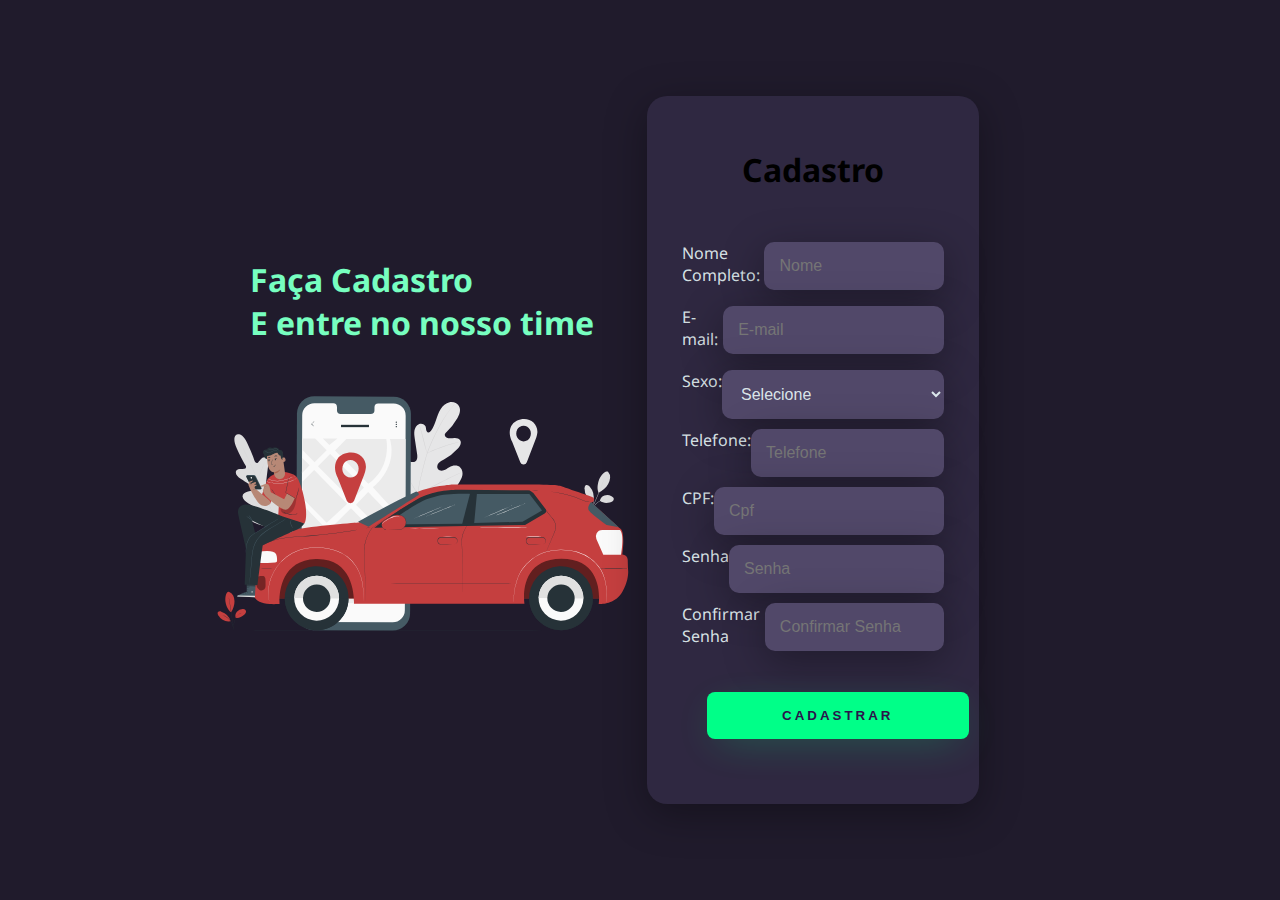
==== Cadbeta.html @ 925b65c1 "aaaa" ====
<!DOCTYPE html>
<html lang="en">
<head>
    <meta charset="UTF-8">
    <meta http-equiv="X-UA-Compatible" content="IE=edge">
    <meta name="viewport" content="width=device-width, initial-scale=1.0">
    <link rel="stylesheet" href="css/styletst.css">
    <title>Document</title>
</head>
<body>
    <div class="main-login">
        
        <div class="left-login">
            <h1>Faça Cadastro <br> E entre no nosso time</h1>
            <img class="left-login-image" src="css/Cad.svg" alt="cad">
        </div>
        <div class="right-login">
            <div class="card-login">
                <h1>Cadastro</h1>
                <div class="textfield">
                    <form action="">
                        <div class="textfield">
                            <input type="hidden" name="id" 
                                        value="<?php echo($idusuario); ?>"/>
                        </div>
                        <div class="textfield">
                            <label class="txtUser"for="TxtNome">Nome Completo:</label>
                            <input type="text" class="text-input" name="TxtNome" id="NComp" placeholder="Nome" requidred>
                            
                        </div>
                        <div class="textfield">
                            <label class="txtUser" for="TxtEmail">E-mail:</label>
                            <input type="email" class="text-input" name="TxtEmail" id="NEmail" placeholder="E-mail" requidred>
                           
                        </div>
                        <div class="textfield">
                            <label class="txtUser" for="SelectSex">Sexo:</label><br>
                                <select class="text-input" name="SelectSex" id="NSexo">
                                <option value="">Selecione</option>
                                <option value="F">Feminino</option>
                                <option value="M">Masculino</option>
                                </select>
                               
                        </div>
                        <div class="textfield">
                            <label class="txtUser" for="TxtTel">Telefone:</label>
                            <input type="text" class="text-input" name="TxtTel" id="NTel" placeholder="Telefone" maxlength="11" requidred>
                           
                        </div>
                        <div class="textfield">
                            <label class="txtUser" for="TxtCpf">CPF:</label>
                            <input type="text" class="text-input" name="TxtCpf" id="NCpf" placeholder="Cpf" maxlength="11" requidred>
                          
                        </div>
                        <div class="textfield">
                            <label class="txtUser" for="TxtSenha">Senha</label>
                            <input type="password" class="text-input" name="TxtSenha" id="Senha" placeholder="Senha" requidred>
                         
                        </div>
                        <div class="textfield">
                            <label class="txtUser" for="TxtCofirmar">Confirmar Senha</label>
                            <input type="password" class="text-input" name="TxtCSenha" id="CSenha" placeholder="Confirmar Senha" requidred> 
                            
                        </div>
                        <div>
                            <input  class="btn-login" type="submit" id="cad"  placeholder="Cadastrar" value="Cadastrar">  
                        </div>
                    </form>
                </div>
                
            </div>
        </div>
    </div>
    
</body>
</html>
---- css/styletst.css ----
@import url('https://fonts.googleapis.com/css2?family=Montserrat:ital,wght@0,100;0,200;0,300;0,400;0,500;0,600;0,700;0,800;0,900;1,100;1,200;1,300;1,400;1,500;1,600;1,700;1,800;1,900&family=Noto+Sans:wght@400;700&display=swap');
body{
    margin: 0;
    font-family: 'Noto Sans', sans-serif;
}
.main-login{
    width: 100vw;
    height: 100vh;
    background: #201b2c;
    display: flex;
    justify-content: center;
    align-items: center;
}

.left-login-image{

width: 35vw;
margin: 0px 20px;
}
.left-login{
    width:50vh;
    height: 100vh;
    display: flex;
    justify-content: center;
    align-items: center;
    flex-direction: column;

}

.left-login > h1{
    color: #77ffc0;
}

.reght-login{
    width:50vh;
    height: 100vh;
    display: flex;
    justify-content: center;
    align-items: center;
    
}

.card-login{
    width: 60%;
    display: flex;
    justify-content: center;
    align-items: center;
    flex-direction: column;
    padding: 30px 35px;
    background: #2f2841;
    border-radius: 20px;
    box-shadow: 0px 10px 40px  #00000056;
}

.card-title > h1{
    color: #00ff88;
    font-weight: 800;
    margin: 0;
}
.textfield{
    width: 100%;
    display: flex;
    
    align-items: flex-start;
    justify-content: center;
    margin: 10px 0px ;
}

.textfield > input{
    width: 100%;
    border: none;
    border-radius: 10px;
    padding: 15px;
    background: #514869;
    color: #f0ffffde;
    font-size: 12pt;
    box-shadow: 0px 10px 40px  #00000056;
    outline: none;
    box-sizing: border-box;
}
.textfield > select{
    width: 100%;
    border: none;
    border-radius: 10px;
    padding: 15px;
    background: #514869;
    color: #f0ffffde;
    font-size: 12pt;
    box-shadow: 0px 10px 40px  #00000056;
    outline: none;
    box-sizing: border-box;
}

.textfield > label{
    color: #f0ffffde;
    margin-bottom: 10px;

}

.textfield > input ::placeholder{
    color: #f0ffff94;
}

.btn-login{
    width: 100%;
    padding:  16px 0px;
    margin: 25px;
    border: none;
    border-radius: 8px;
    outline: none;
    text-transform: uppercase;
    font-weight: 800;
    letter-spacing: 3px;
    color: #2b134b;
    background: #00ff88;
    cursor: pointer;
    box-shadow: 0px 10px 40px -12px #00ff8052;

}
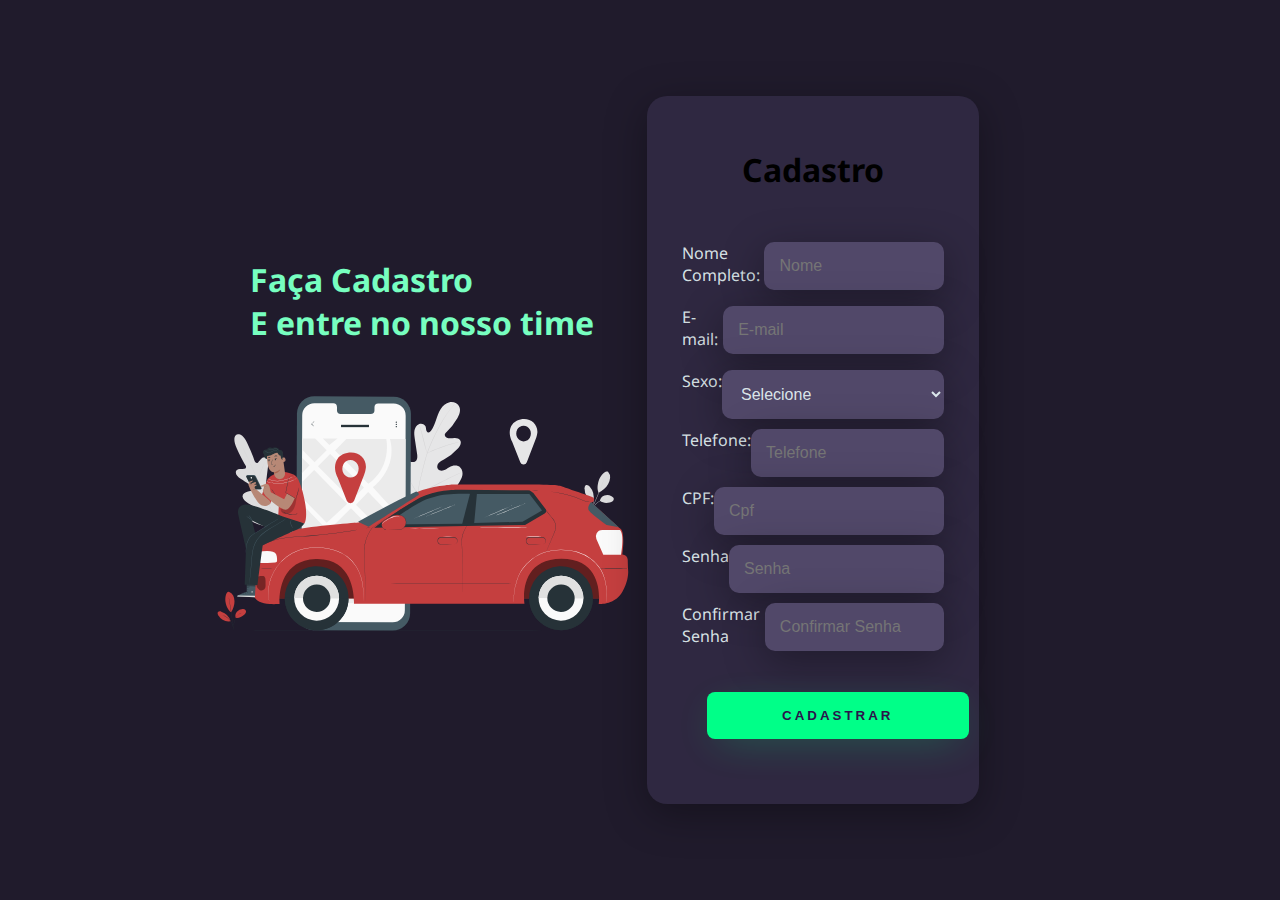
==== commit 5078b139: "aaa" ====
--- a/Cadbeta.html
+++ b/Cadbeta.html
@@ -63,7 +63,7 @@
                             
                         </div>
                         <div>
-                            <input  class="btn-login" type="submit" id="cad"  placeholder="Cadastrar" value="Cadastrar">  
+                            <input class="btn-login" type="submit" id="cad"  placeholder="Cadastrar" value="Cadastrar">  
                         </div>
                     </form>
                 </div>
